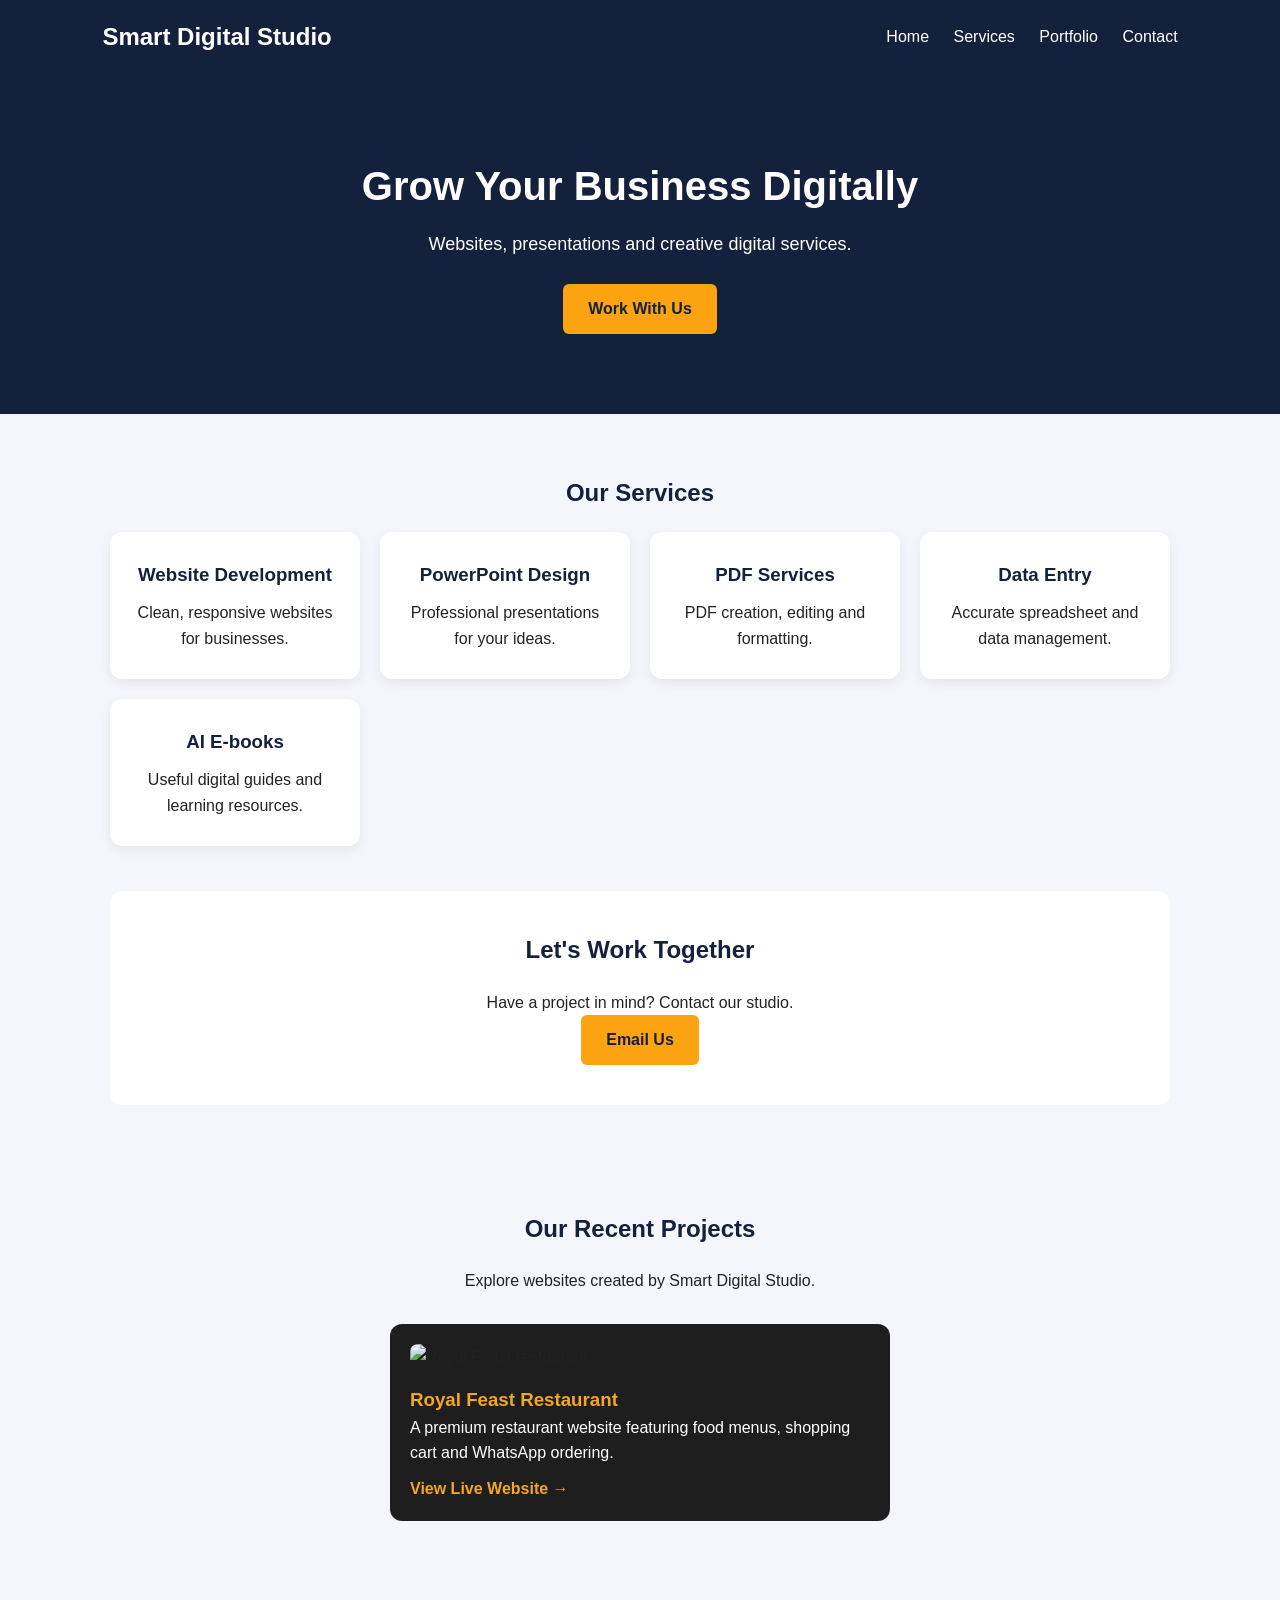
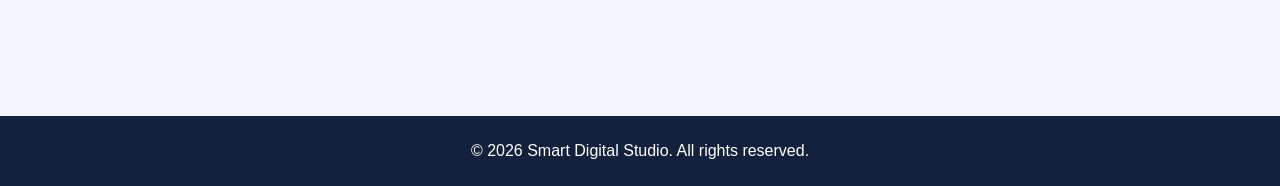
==== index.html @ c7303026 "Add files via upload" ====
<!DOCTYPE html>
<html lang="en">
<head>
    <meta charset="UTF-8">
    <meta name="viewport" content="width=device-width, initial-scale=1.0">
    <title>Smart Digital Studio</title>
    <link rel="stylesheet" href="style.css">
</head>

<body>

    <nav class="navbar">
        <h2 class="logo">Smart Digital Studio</h2>

        <div class="nav-links">
            <a href="#home">Home</a>
            <a href="#services">Services</a>
            <a href="#portfolio">Portfolio</a>
            <a href="#contact">Contact</a>
        </div>
    </nav>

    <header id="home">
        <h1>Grow Your Business Digitally</h1>
        <p>Websites, presentations and creative digital services.</p>
        <a href="#contact" class="hero-button">Work With Us</a>
    </header>

    <main>

        <section id="services">
            <h2>Our Services</h2>

            <div class="service-container">

                <div class="service-card">
                    <h3>Website Development</h3>
                    <p>Clean, responsive websites for businesses.</p>
                </div>

                <div class="service-card">
                    <h3>PowerPoint Design</h3>
                    <p>Professional presentations for your ideas.</p>
                </div>

                <div class="service-card">
                    <h3>PDF Services</h3>
                    <p>PDF creation, editing and formatting.</p>
                </div>

                <div class="service-card">
                    <h3>Data Entry</h3>
                    <p>Accurate spreadsheet and data management.</p>
                </div>

                <div class="service-card">
                    <h3>AI E-books</h3>
                    <p>Useful digital guides and learning resources.</p>
                </div>

            </div>
        </section>

        <section id="contact">
            <h2>Let's Work Together</h2>
            <p>Have a project in mind? Contact our studio.</p>

            <a href="mailto:thirukachiofficial@gmail.com"
               class="contact-button">
               Email Us
            </a>
        </section>

<section id="portfolio" class="portfolio-section">
    <h2>Our Recent Projects</h2>
    <p>Explore websites created by Smart Digital Studio.</p>

    <div class="portfolio-card">
        <img
            src="https://images.unsplash.com/photo-1517248135467-4c7edcad34c4?w=800"
            alt="Royal Feast restaurant"
        >

        <h3>Royal Feast Restaurant</h3>

        <p>
            A premium restaurant website featuring food menus,
            shopping cart and WhatsApp ordering.
        </p>

        <a
            href="https://thirukachisofficial.github.io/restaurant-website/"
            target="_blank"
        >
            View Live Website →
        </a>
    </div>
</section>

    </main>

    <footer>
        <p>© 2026 Smart Digital Studio. All rights reserved.</p>
    </footer>

</body>
</html>
---- style.css ----
* {
    margin: 0;
    padding: 0;
    box-sizing: border-box;
}

body {
    font-family: Arial, sans-serif;
    background: #f4f6fb;
    color: #222;
    line-height: 1.6;
}

/* Navigation */

.navbar {
    background: #14213d;
    color: white;
    padding: 18px 8%;
    display: flex;
    justify-content: space-between;
    align-items: center;
    flex-wrap: wrap;
    gap: 15px;
}

.logo {
    color: white;
}

.nav-links a {
    color: white;
    text-decoration: none;
    margin-left: 20px;
}

.nav-links a:hover {
    color: #fca311;
}

/* Hero section */

header {
    background: #14213d;
    color: white;
    text-align: center;
    padding: 80px 20px;
}

header h1 {
    font-size: 40px;
    margin-bottom: 12px;
}

header p {
    font-size: 18px;
    margin-bottom: 25px;
}

.hero-button,
.contact-button {
    display: inline-block;
    background: #fca311;
    color: #14213d;
    padding: 12px 25px;
    border-radius: 6px;
    text-decoration: none;
    font-weight: bold;
}

.hero-button:hover,
.contact-button:hover {
    background: #ffbd4a;
}

/* Main content */

main {
    max-width: 1100px;
    margin: 40px auto;
    padding: 20px;
}

section {
    margin-bottom: 45px;
    text-align: center;
}

section h2 {
    color: #14213d;
    margin-bottom: 20px;
}

/* Service cards */

.service-container {
    display: grid;
    grid-template-columns:
        repeat(auto-fit, minmax(220px, 1fr));
    gap: 20px;
}

.service-card {
    background: white;
    padding: 28px 20px;
    border-radius: 12px;
    box-shadow: 0 4px 12px rgba(0,0,0,0.07);
    transition: transform 0.2s;
}

.service-card:hover {
    transform: translateY(-5px);
}

.service-card h3 {
    color: #14213d;
    margin-bottom: 10px;
}

/* Contact */

#contact {
    background: white;
    padding: 40px 20px;
    border-radius: 12px;
}

/* Footer */

footer {
    background: #14213d;
    color: white;
    text-align: center;
    padding: 22px;
}

/* Responsive design for tablets and phones */

@media screen and (max-width: 768px) {

    .navbar {
        flex-direction: column;
        text-align: center;
        padding: 20px;
    }

    .nav-links {
        display: flex;
        flex-wrap: wrap;
        justify-content: center;
        gap: 15px;
    }

    .nav-links a {
        margin-left: 0;
    }

    header {
        padding: 55px 18px;
    }

    header h1 {
        font-size: 30px;
    }

    header p {
        font-size: 16px;
    }

    main {
        margin: 20px auto;
        padding: 15px;
    }

    .service-container {
        grid-template-columns: 1fr;
    }

    .service-card {
        padding: 22px;
    }
}

/* Extra-small phones */

@media screen and (max-width: 400px) {

    header h1 {
        font-size: 25px;
    }

    .logo {
        font-size: 20px;
    }

    .nav-links {
        font-size: 14px;
    }

}
.portfolio-section {
    padding: 60px 20px;
    text-align: center;
}

.portfolio-card {
    max-width: 500px;
    margin: 30px auto;
    padding: 20px;
    background: #1e1e1e;
    border-radius: 12px;
    text-align: left;
}

.portfolio-card img {
    width: 100%;
    height: 250px;
    object-fit: cover;
    border-radius: 8px;
}

.portfolio-card h3 {
    color: #f5a623;
    margin-top: 15px;
}

.portfolio-card p {
    color: white;
    line-height: 1.6;
}

.portfolio-card a {
    display: inline-block;
    margin-top: 10px;
    color: #f5a623;
    text-decoration: none;
    font-weight: bold;
}
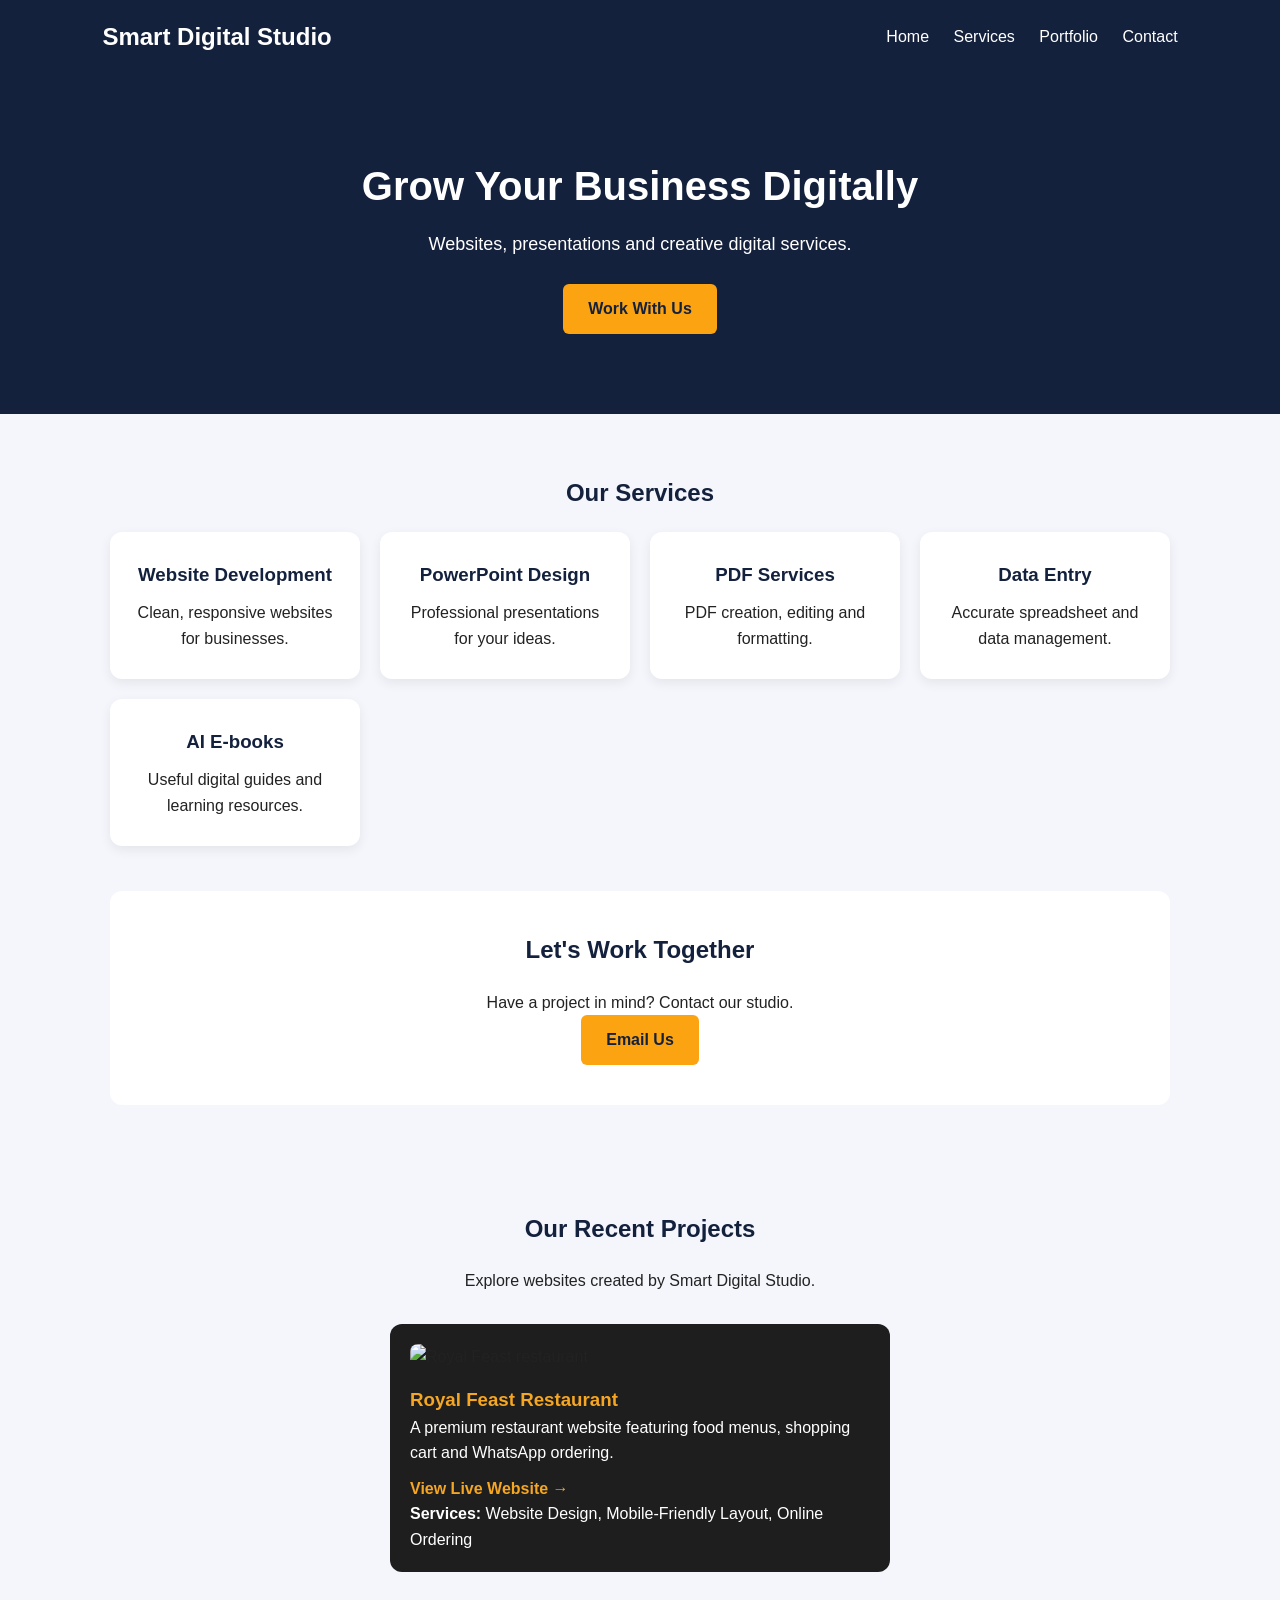
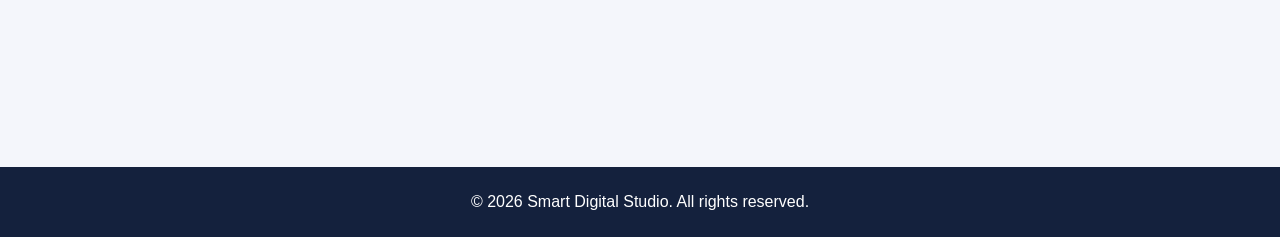
==== commit d113af3b: "Add files via upload" ====
--- a/index.html
+++ b/index.html
@@ -95,6 +95,7 @@
         >
             View Live Website →
         </a>
+        <p><strong>Services:</strong> Website Design, Mobile-Friendly Layout, Online Ordering</p>
     </div>
 </section>
 
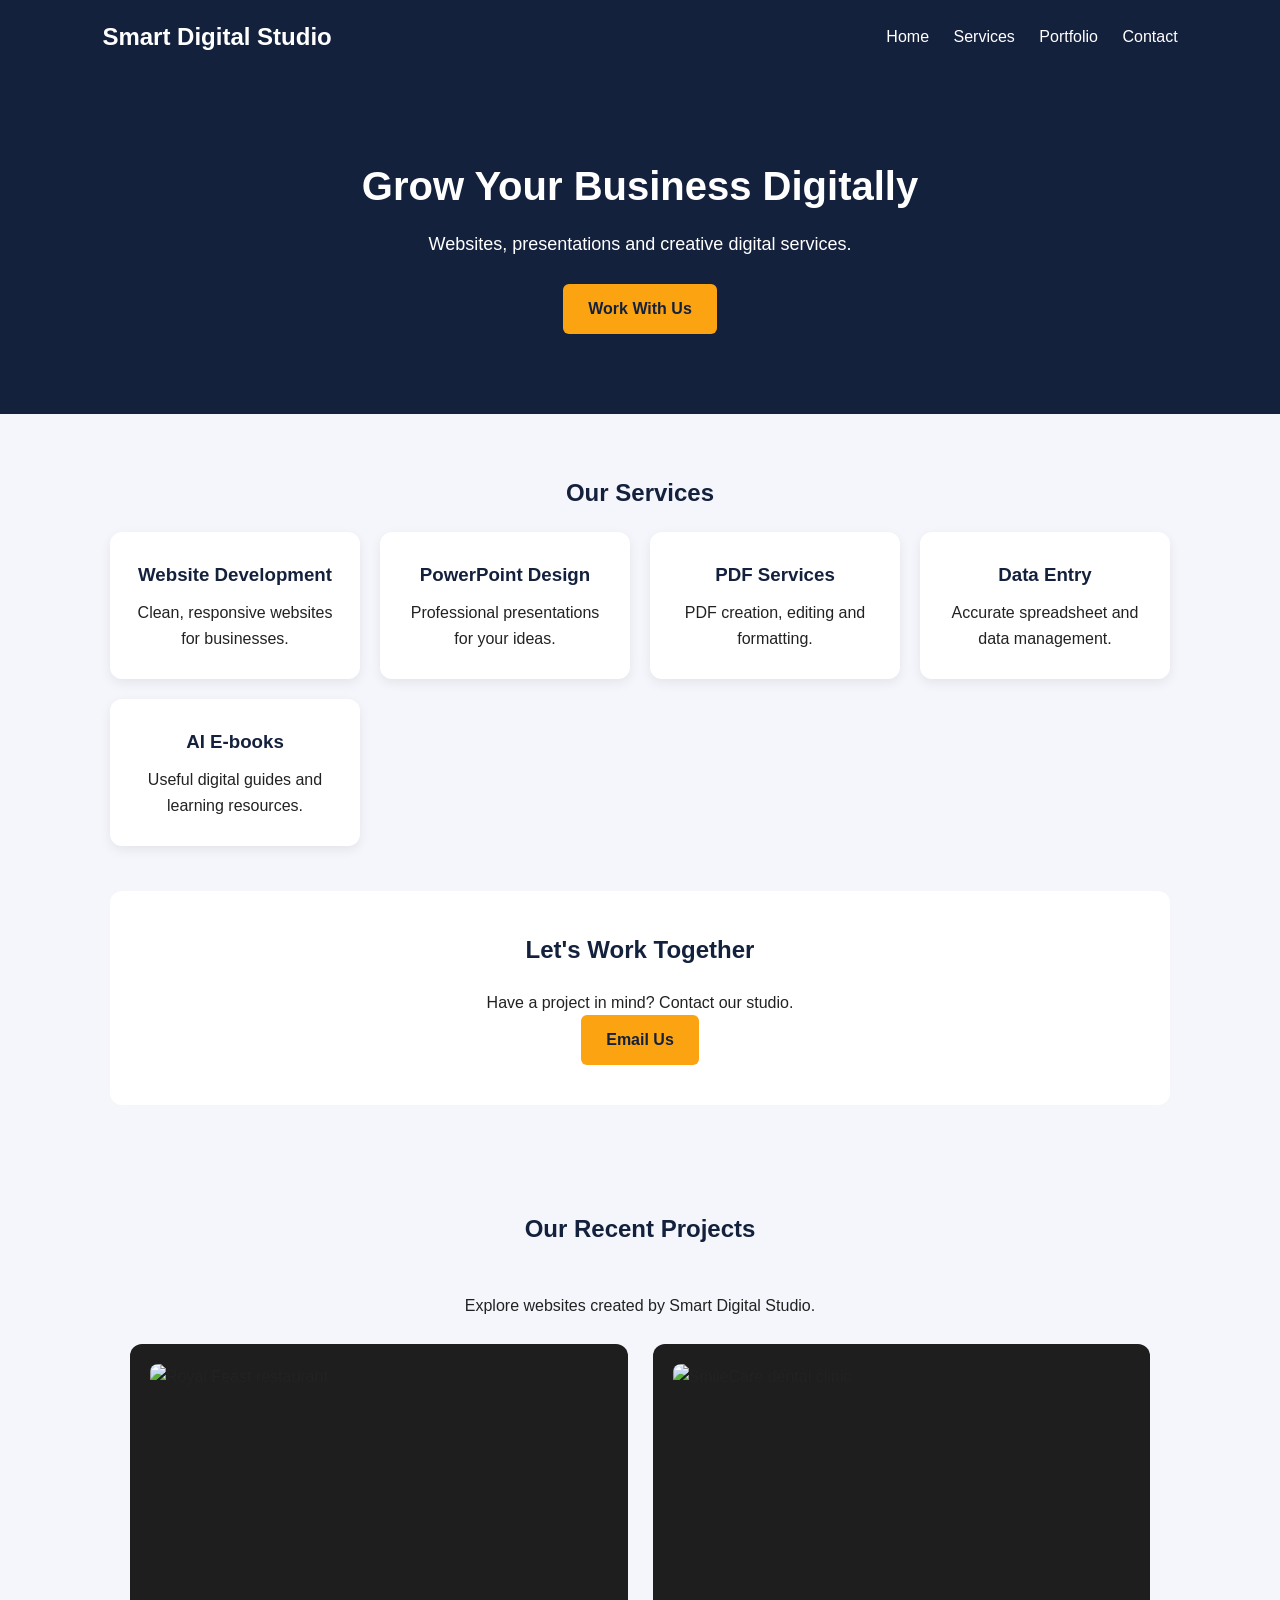
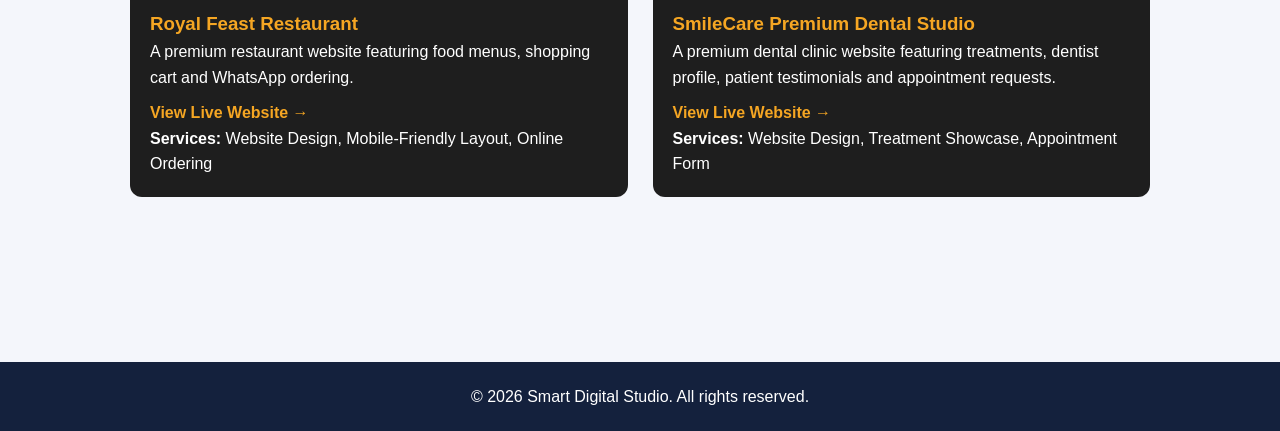
==== commit 89fbb93c: "Add files via upload" ====
--- a/index.html
+++ b/index.html
@@ -72,10 +72,12 @@
             </a>
         </section>
 
+
 <section id="portfolio" class="portfolio-section">
     <h2>Our Recent Projects</h2>
     <p>Explore websites created by Smart Digital Studio.</p>
 
+    <!-- Project 1: Restaurant -->
     <div class="portfolio-card">
         <img
             src="https://images.unsplash.com/photo-1517248135467-4c7edcad34c4?w=800"
@@ -95,9 +97,35 @@
         >
             View Live Website →
         </a>
+
         <p><strong>Services:</strong> Website Design, Mobile-Friendly Layout, Online Ordering</p>
     </div>
+
+    <!-- Project 2: Dental Clinic -->
+    <div class="portfolio-card">
+        <img
+            src="https://images.unsplash.com/photo-1606811971618-4486d14f3f99?w=800"
+            alt="SmileCare dental clinic"
+        >
+
+        <h3>SmileCare Premium Dental Studio</h3>
+
+        <p>
+            A premium dental clinic website featuring treatments,
+            dentist profile, patient testimonials and appointment requests.
+        </p>
+
+        <a
+            href="https://thirukachisofficial.github.io/smilecare-dental-website/"
+            target="_blank"
+        >
+            View Live Website →
+        </a>
+
+        <p><strong>Services:</strong> Website Design, Treatment Showcase, Appointment Form</p>
+    </div>
 </section>
+
 
     </main>
 
--- a/style.css
+++ b/style.css
@@ -96,8 +96,7 @@
 
 .service-container {
     display: grid;
-    grid-template-columns:
-        repeat(auto-fit, minmax(220px, 1fr));
+    grid-template-columns: repeat(auto-fit, minmax(220px, 1fr));
     gap: 20px;
 }
 
@@ -118,104 +117,40 @@
     margin-bottom: 10px;
 }
 
-/* Contact */
-
-#contact {
-    background: white;
-    padding: 40px 20px;
-    border-radius: 12px;
-}
-
-/* Footer */
-
-footer {
-    background: #14213d;
-    color: white;
-    text-align: center;
-    padding: 22px;
-}
-
-/* Responsive design for tablets and phones */
-
-@media screen and (max-width: 768px) {
-
-    .navbar {
-        flex-direction: column;
-        text-align: center;
-        padding: 20px;
-    }
-
-    .nav-links {
-        display: flex;
-        flex-wrap: wrap;
-        justify-content: center;
-        gap: 15px;
-    }
-
-    .nav-links a {
-        margin-left: 0;
-    }
-
-    header {
-        padding: 55px 18px;
-    }
-
-    header h1 {
-        font-size: 30px;
-    }
-
-    header p {
-        font-size: 16px;
-    }
-
-    main {
-        margin: 20px auto;
-        padding: 15px;
-    }
-
-    .service-container {
-        grid-template-columns: 1fr;
-    }
-
-    .service-card {
-        padding: 22px;
-    }
-}
-
-/* Extra-small phones */
-
-@media screen and (max-width: 400px) {
-
-    header h1 {
-        font-size: 25px;
-    }
-
-    .logo {
-        font-size: 20px;
-    }
-
-    .nav-links {
-        font-size: 14px;
-    }
-
-}
+/* Portfolio section */
+
 .portfolio-section {
+    display: grid;
+    grid-template-columns: repeat(2, minmax(0, 1fr));
+    gap: 25px;
     padding: 60px 20px;
     text-align: center;
 }
 
+/* Portfolio heading */
+
+.portfolio-section > h2,
+.portfolio-section > p {
+    grid-column: 1 / -1;
+}
+
+/* Portfolio project cards */
+
 .portfolio-card {
-    max-width: 500px;
-    margin: 30px auto;
+    width: 100%;
+    max-width: none;
+    margin: 0;
     padding: 20px;
     background: #1e1e1e;
     border-radius: 12px;
     text-align: left;
+    overflow: hidden;
 }
 
 .portfolio-card img {
+    display: block;
     width: 100%;
-    height: 250px;
+    height: 230px;
     object-fit: cover;
     border-radius: 8px;
 }
@@ -236,4 +171,101 @@
     color: #f5a623;
     text-decoration: none;
     font-weight: bold;
-}+}
+
+.portfolio-card a:hover {
+    color: #ffbd4a;
+}
+
+/* Contact */
+
+#contact {
+    background: white;
+    padding: 40px 20px;
+    border-radius: 12px;
+}
+
+/* Footer */
+
+footer {
+    background: #14213d;
+    color: white;
+    text-align: center;
+    padding: 22px;
+}
+
+/* Tablet and mobile responsive design */
+
+@media screen and (max-width: 768px) {
+
+    .navbar {
+        flex-direction: column;
+        text-align: center;
+        padding: 20px;
+    }
+
+    .nav-links {
+        display: flex;
+        flex-wrap: wrap;
+        justify-content: center;
+        gap: 15px;
+    }
+
+    .nav-links a {
+        margin-left: 0;
+    }
+
+    header {
+        padding: 55px 18px;
+    }
+
+    header h1 {
+        font-size: 30px;
+    }
+
+    header p {
+        font-size: 16px;
+    }
+
+    main {
+        margin: 20px auto;
+        padding: 15px;
+    }
+
+    .service-container {
+        grid-template-columns: 1fr;
+    }
+
+    .service-card {
+        padding: 22px;
+    }
+
+    .portfolio-section {
+        grid-template-columns: 1fr;
+    }
+
+    .portfolio-card {
+        width: 100%;
+    }
+}
+
+/* Extra-small phones */
+
+@media screen and (max-width: 400px) {
+
+    header h1 {
+        font-size: 25px;
+    }
+
+    .logo {
+        font-size: 20px;
+    }
+
+    .nav-links {
+        font-size: 14px;
+    }
+
+    .portfolio-card img {
+        height: 190px;
+    }
+}
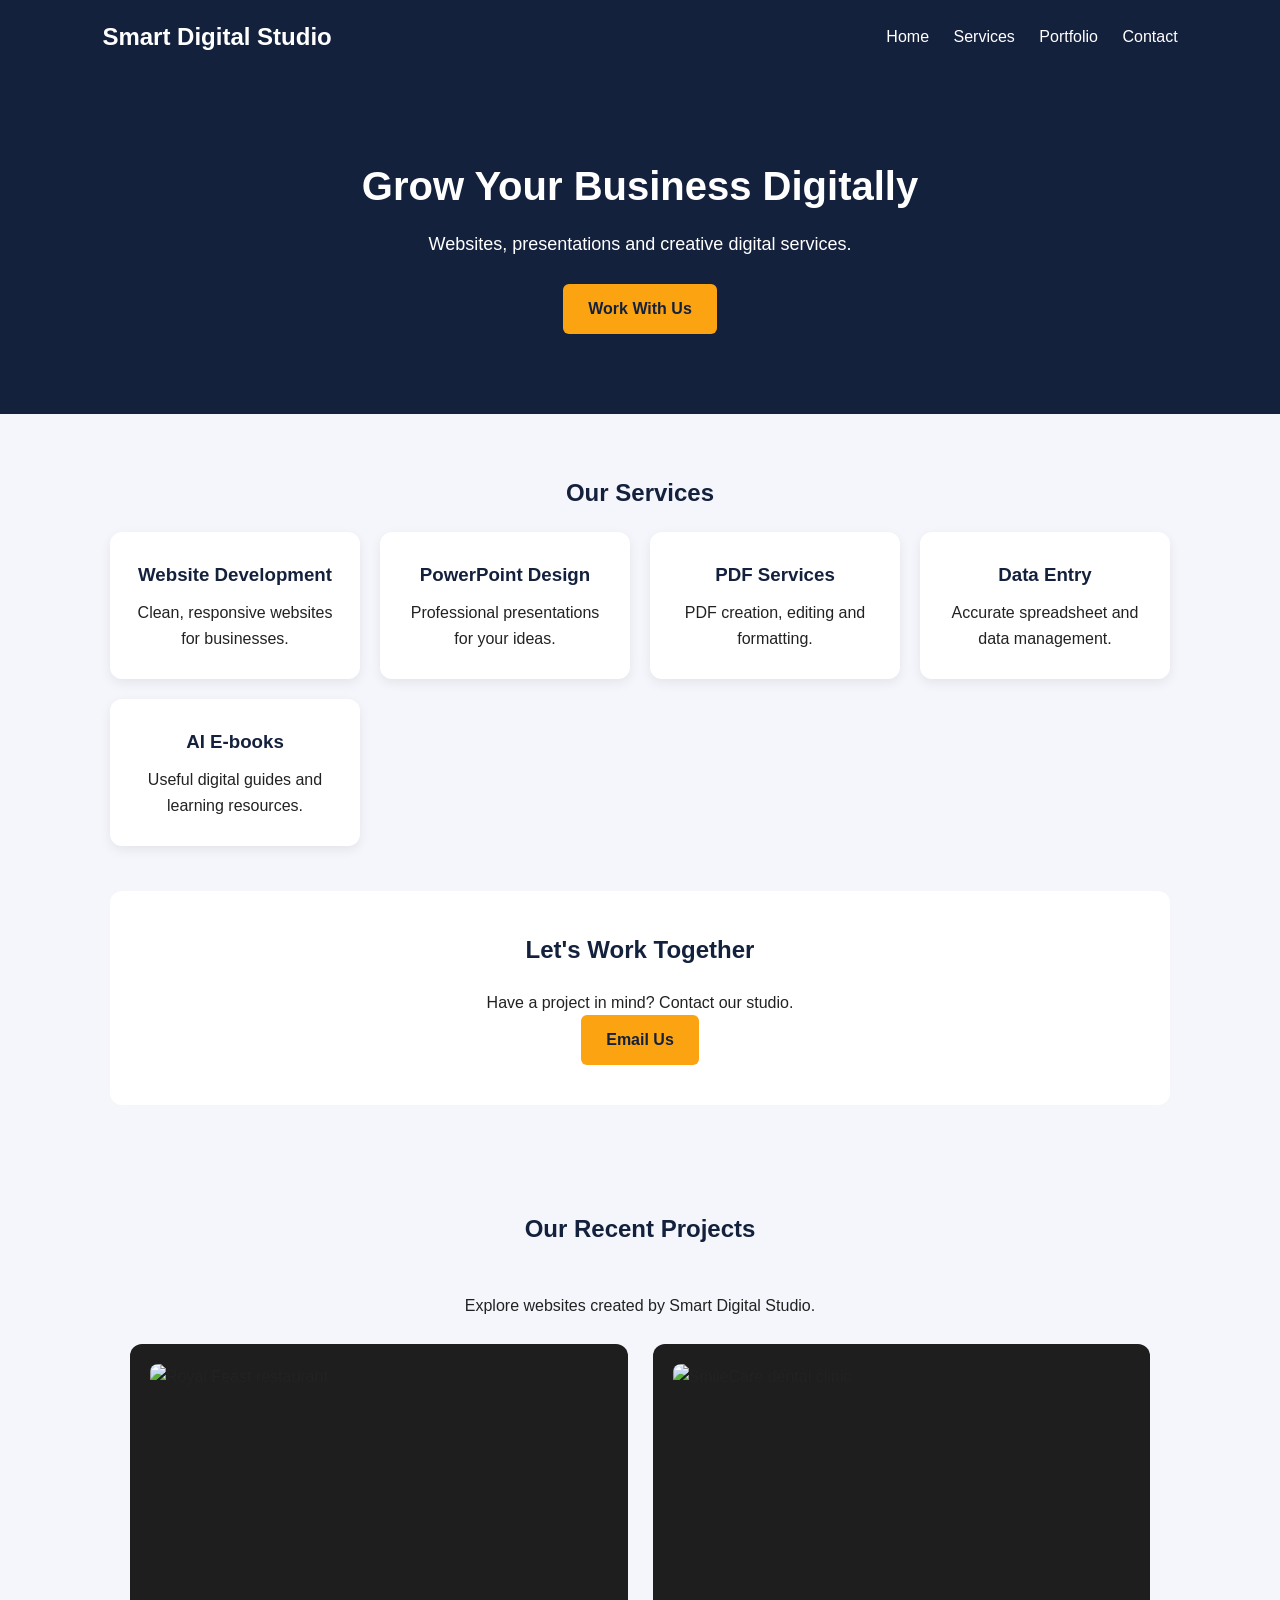
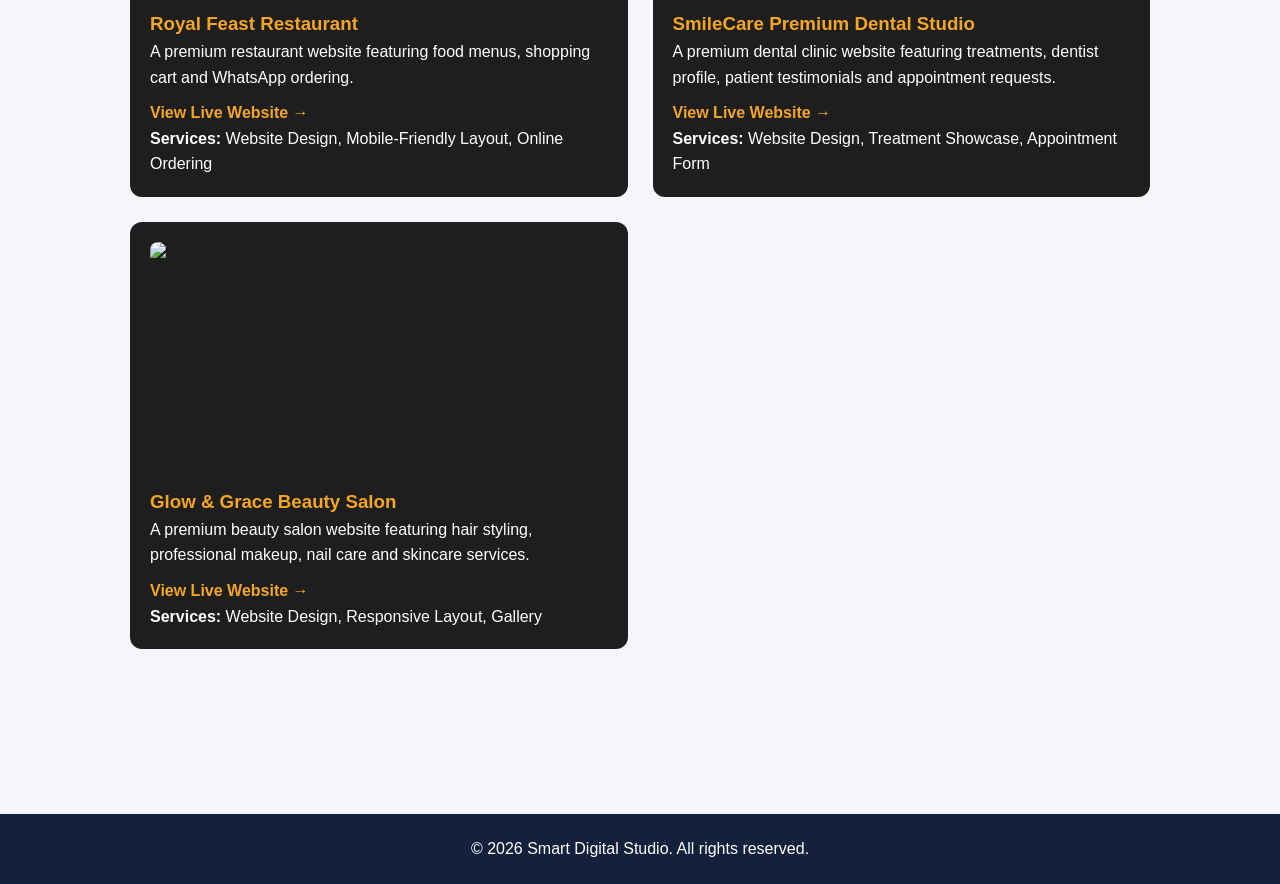
==== commit 34d84714: "Add files via upload" ====
--- a/index.html
+++ b/index.html
@@ -124,6 +124,15 @@
 
         <p><strong>Services:</strong> Website Design, Treatment Showcase, Appointment Form</p>
     </div>
+
+<div class="portfolio-card">
+    <img src="https://images.unsplash.com/photo-1560066984-138dadb4c035?w=800" alt="Glow and Grace beauty salon">
+    <h3>Glow & Grace Beauty Salon</h3>
+    <p>A premium beauty salon website featuring hair styling, professional makeup, nail care and skincare services.</p>
+    <a href="https://thirukachisofficial.github.io/beauty-salon-website/" target="_blank">View Live Website →</a>
+    <p><strong>Services:</strong> Website Design, Responsive Layout, Gallery</p>
+</div>
+
 </section>
 
 
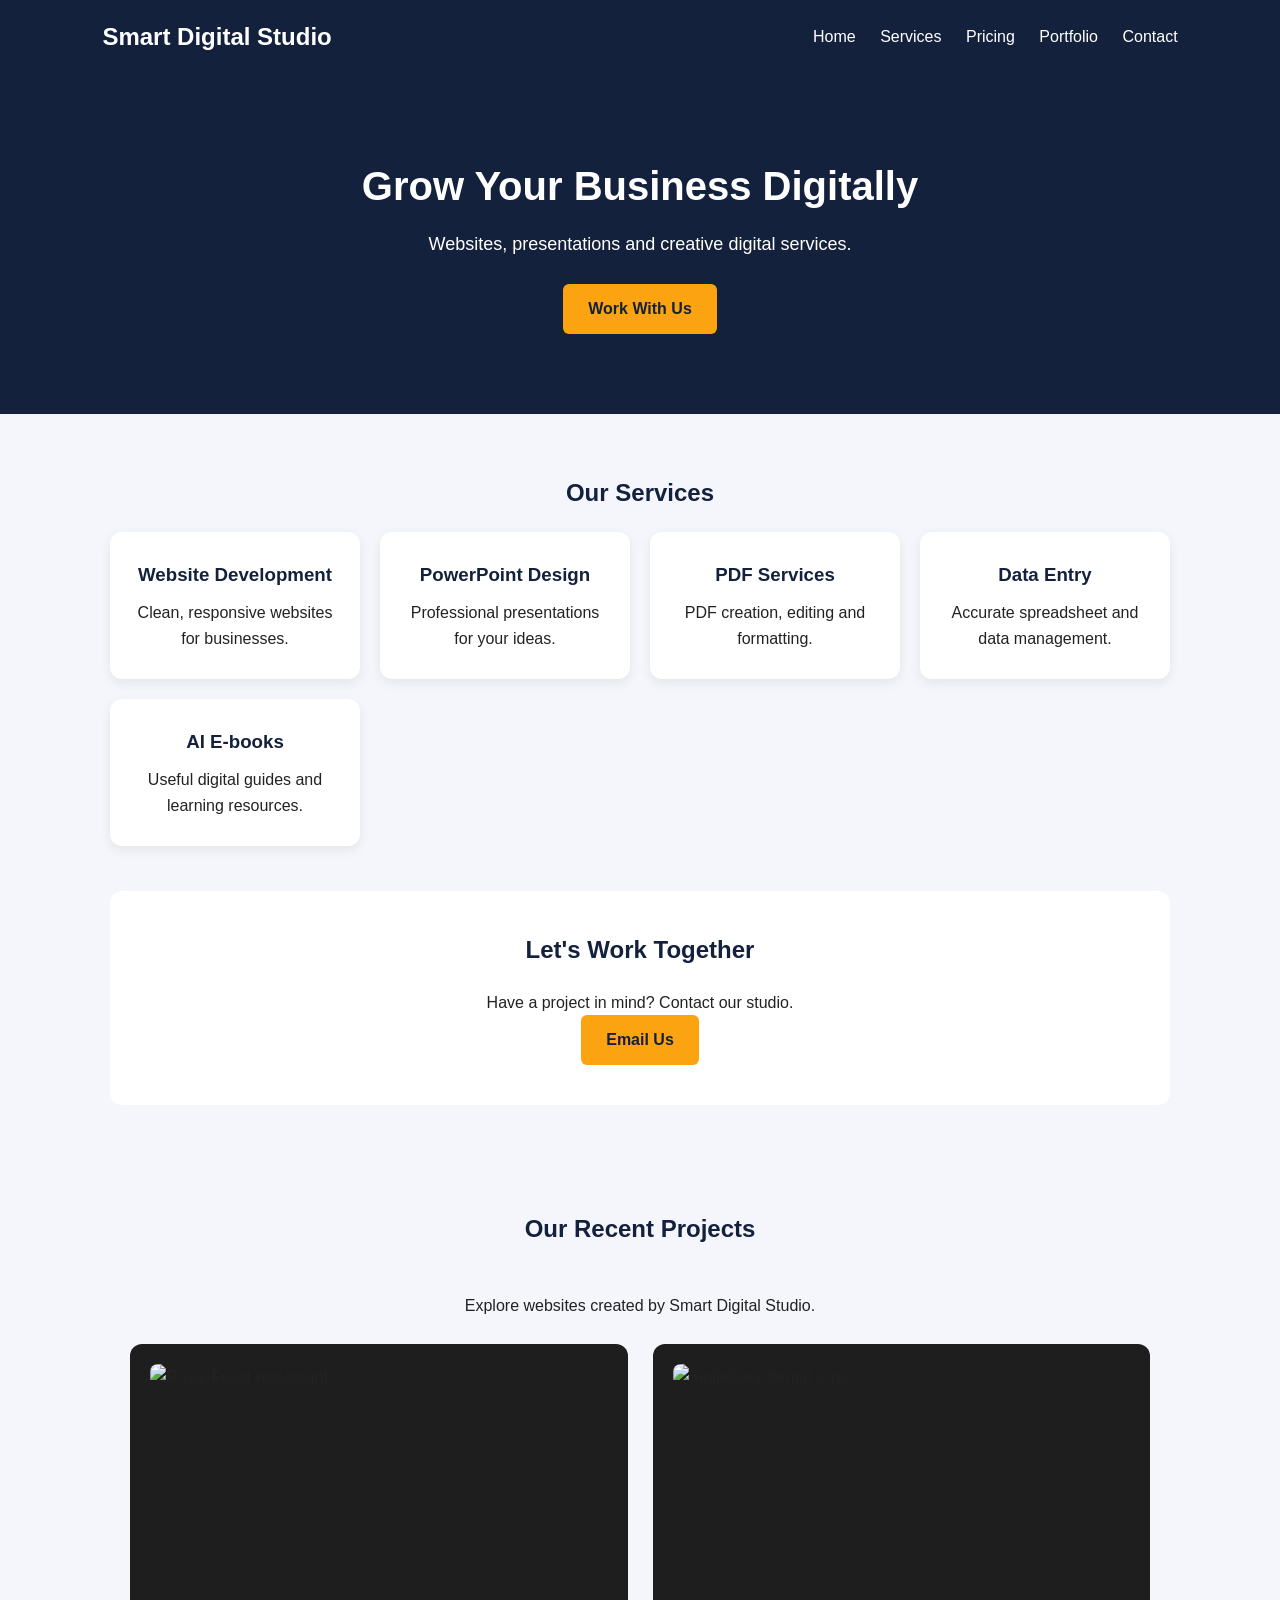
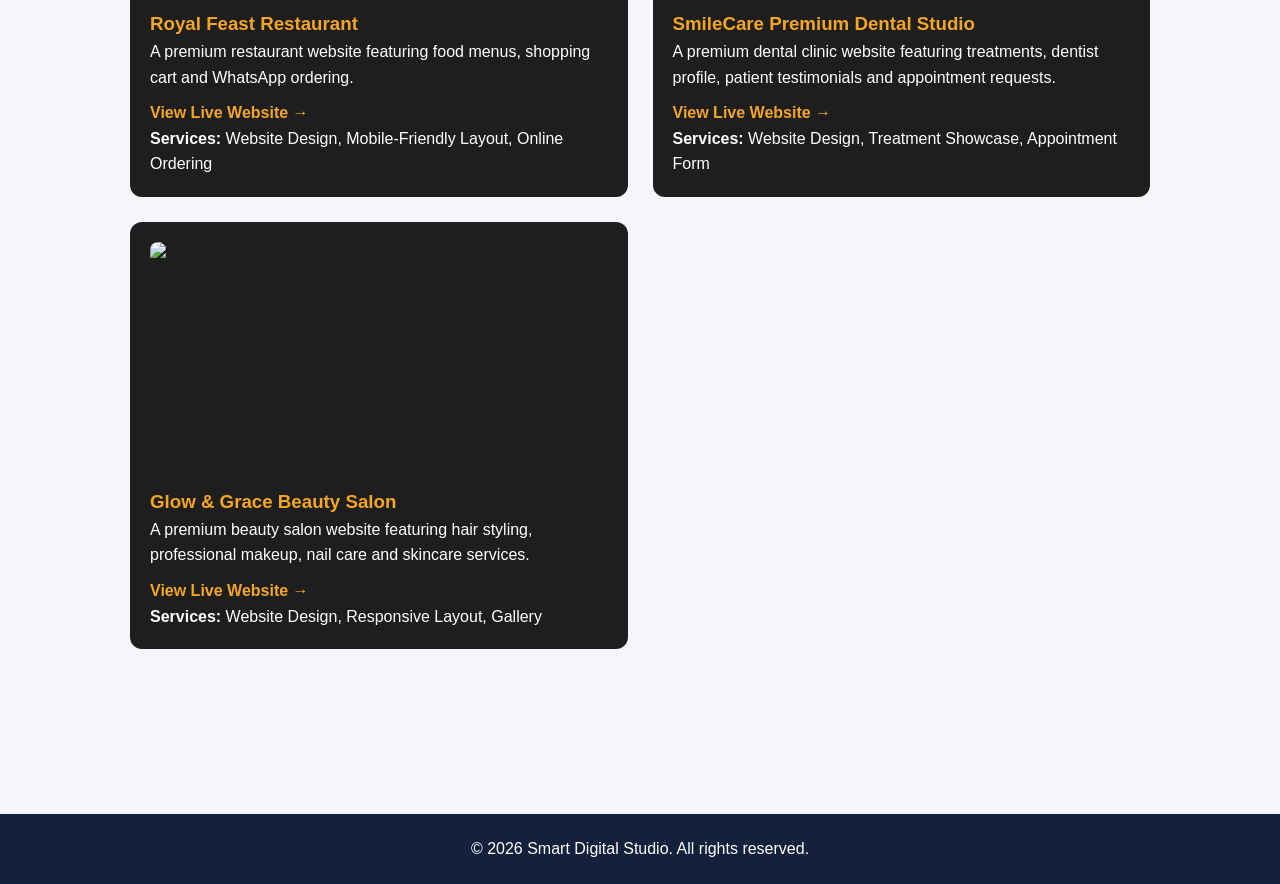
==== commit 82359c31: "Add files via upload" ====
--- a/index.html
+++ b/index.html
@@ -16,6 +16,7 @@
         <div class="nav-links">
             <a href="#home">Home</a>
             <a href="#services">Services</a>
+            <a href="pricing.html">Pricing</a>
             <a href="#portfolio">Portfolio</a>
             <a href="#contact">Contact</a>
         </div>
--- a/style.css
+++ b/style.css
@@ -269,3 +269,65 @@
         height: 190px;
     }
 }
+
+/* Pricing Page */
+
+.pricing-section {
+    padding: 80px 20px;
+    text-align: center;
+    background: #f4f6fb;
+}
+
+.pricing-section > h1 {
+    font-size: 38px;
+    color: #14213d;
+    margin-bottom: 10px;
+}
+
+.pricing-section > p {
+    color: #666;
+    margin-bottom: 35px;
+}
+
+.pricing-card {
+    max-width: 400px;
+    margin: 0 auto;
+    padding: 35px;
+    background: white;
+    border-radius: 15px;
+    box-shadow: 0 5px 25px rgba(0,0,0,0.1);
+}
+
+.pricing-card h2 {
+    color: #14213d;
+}
+
+.pricing-card h1 {
+    color: #e9a400;
+    font-size: 42px;
+    margin: 15px 0;
+}
+
+.pricing-card ul {
+    list-style: none;
+    padding: 0;
+    margin: 25px 0;
+}
+
+.pricing-card li {
+    padding: 10px;
+    border-bottom: 1px solid #eee;
+}
+
+.pricing-card a {
+    display: inline-block;
+    background: #14213d;
+    color: white;
+    padding: 13px 30px;
+    text-decoration: none;
+    border-radius: 6px;
+}
+
+.pricing-card a:hover {
+    background: #e9a400;
+}
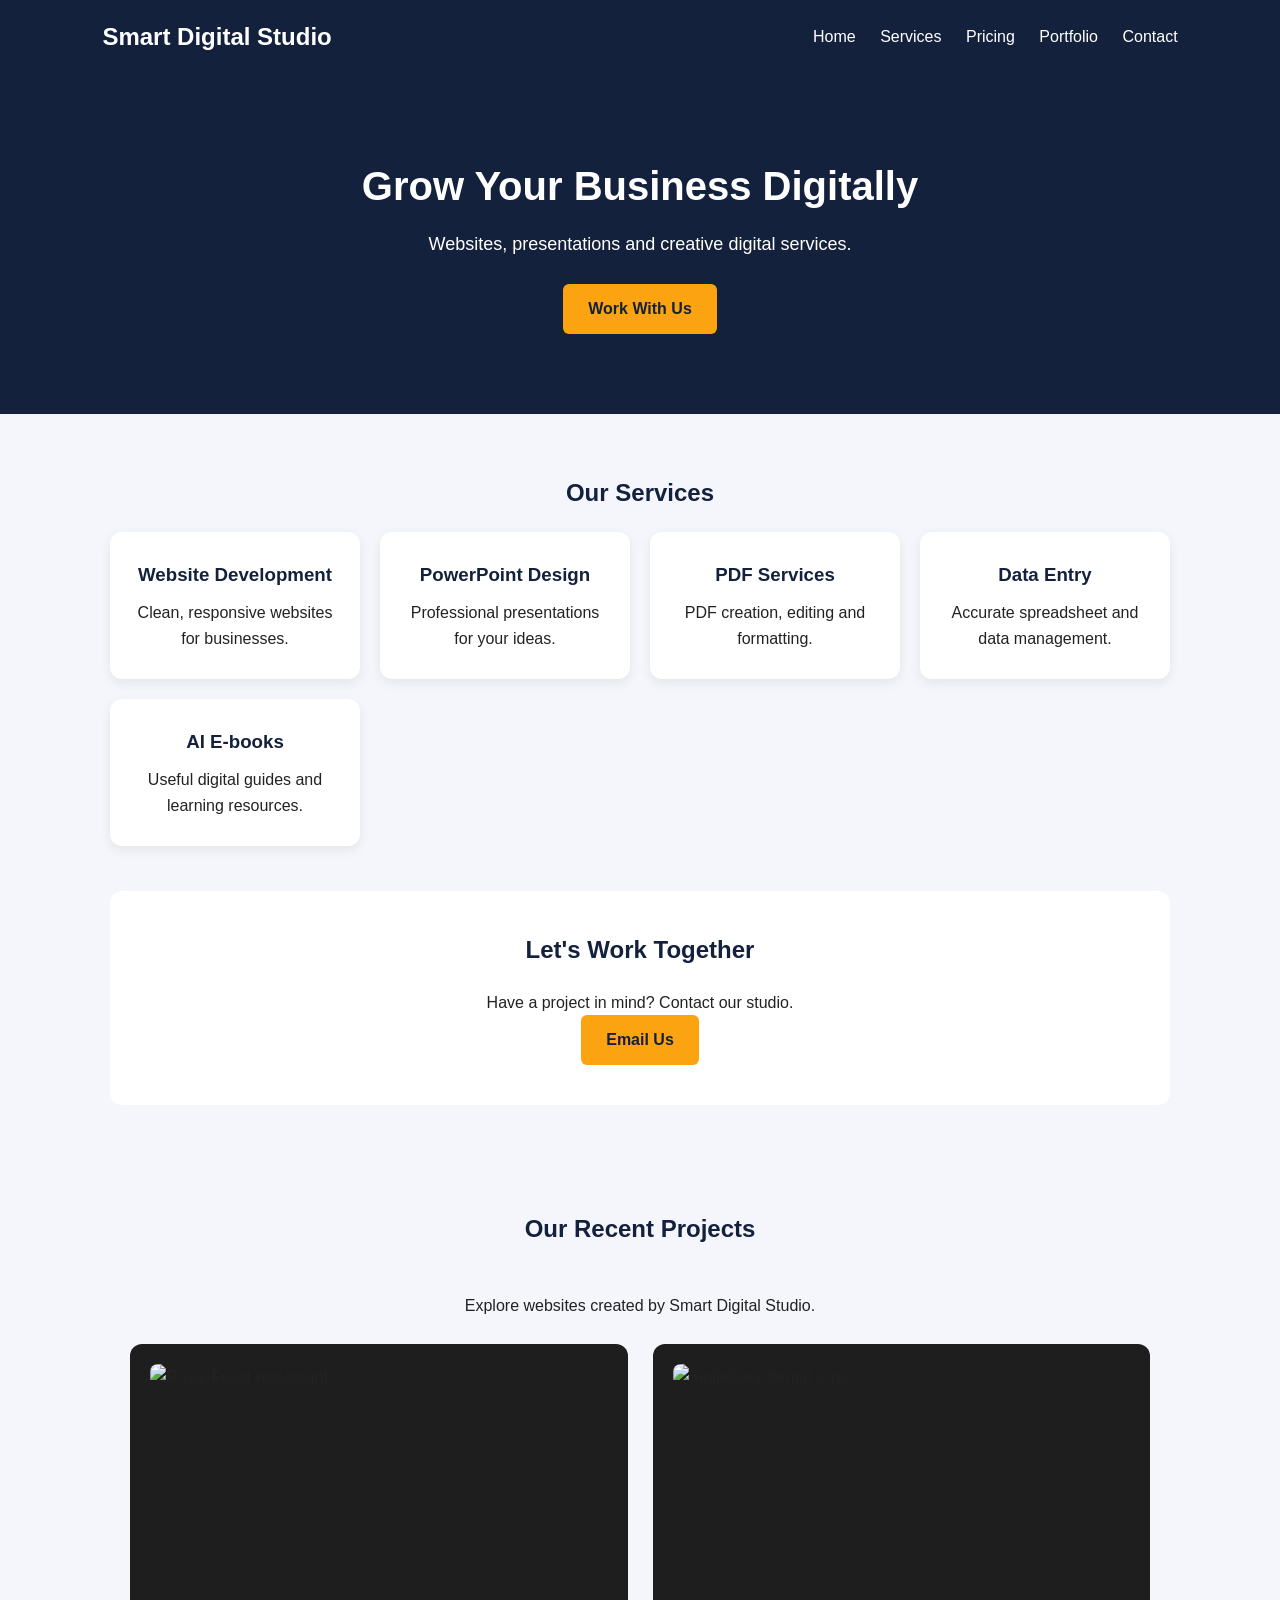
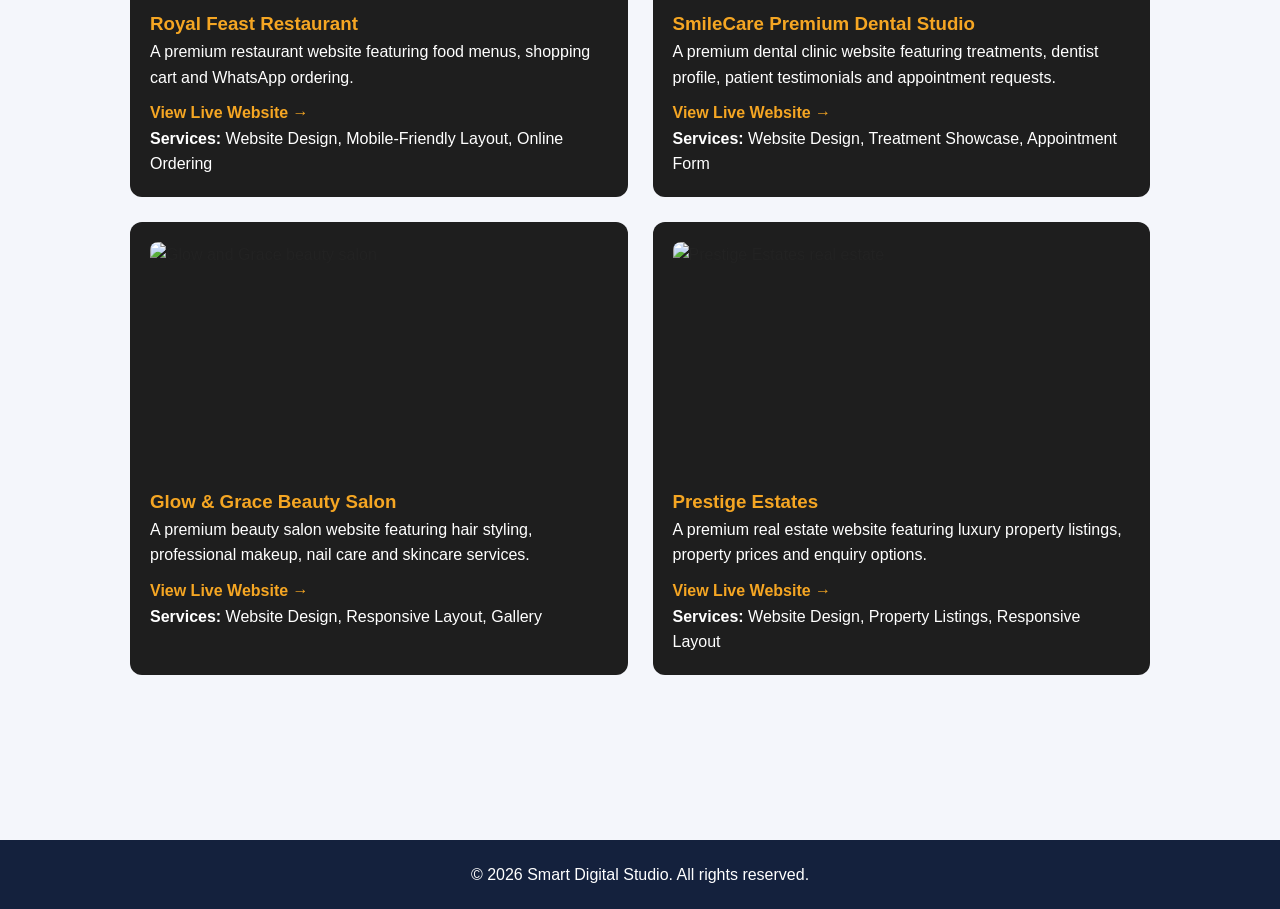
==== commit d3456f06: "Add files via upload" ====
--- a/index.html
+++ b/index.html
@@ -134,6 +134,15 @@
     <p><strong>Services:</strong> Website Design, Responsive Layout, Gallery</p>
 </div>
 
+<div class="portfolio-card">
+    <img src="https://images.unsplash.com/photo-1600596542815-ffad4c1539a9?w=800" alt="Prestige Estates real estate">
+    <h3>Prestige Estates</h3>
+    <p>A premium real estate website featuring luxury property listings, property prices and enquiry options.</p>
+    <a href="https://thirukachisofficial.github.io/real-estate-website/" target="_blank">View Live Website →</a>
+    <p><strong>Services:</strong> Website Design, Property Listings, Responsive Layout</p>
+</div>
+
+
 </section>
 
 
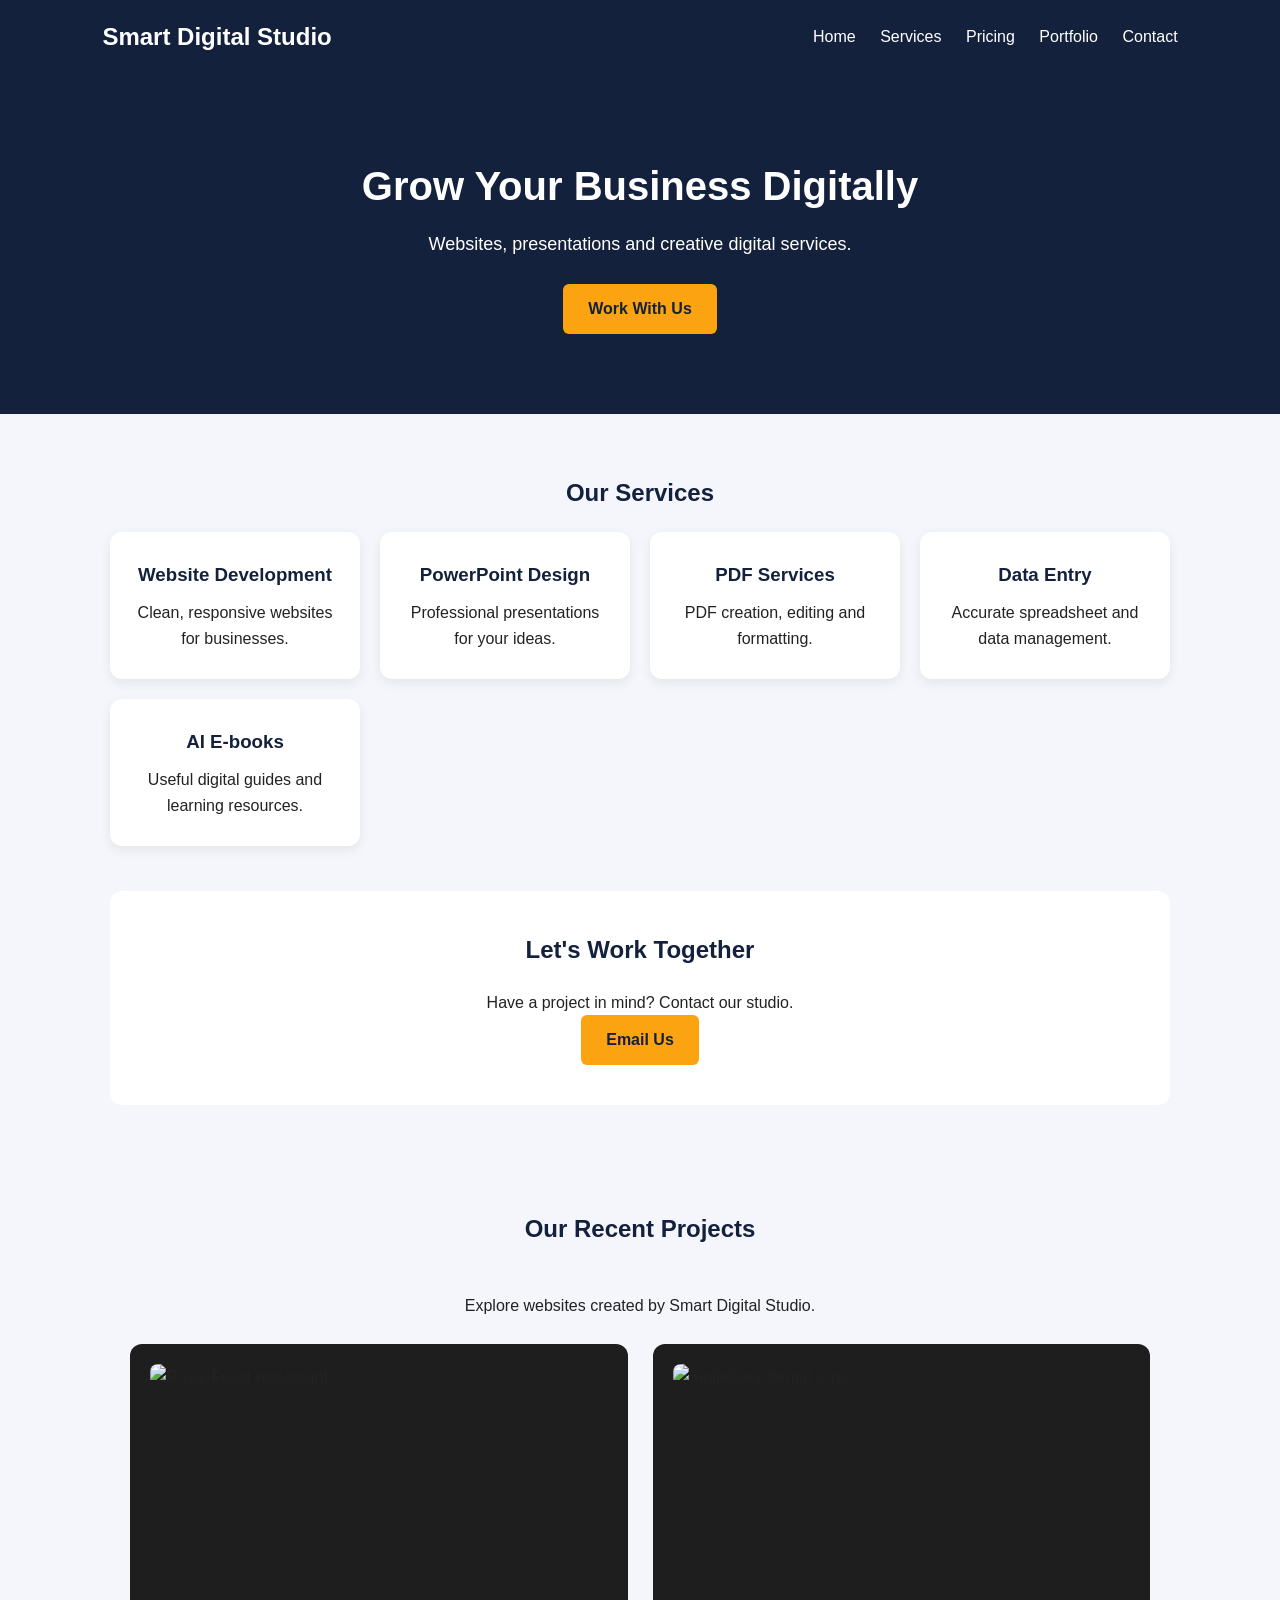
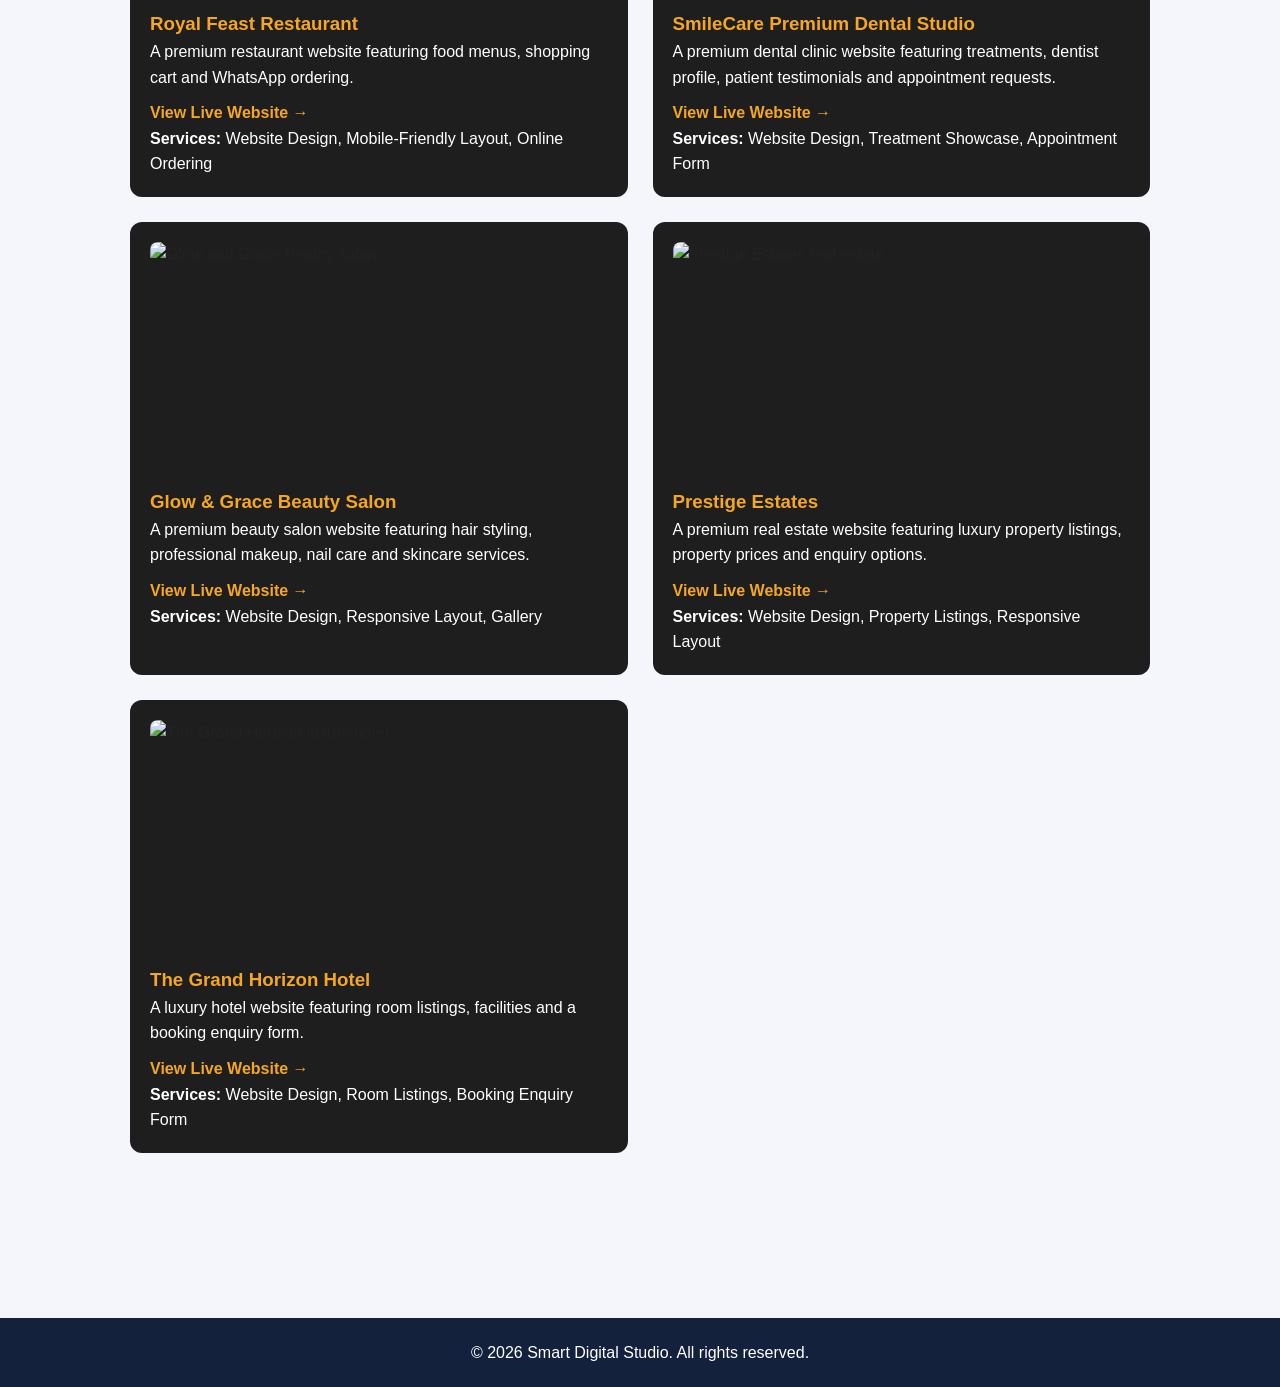
==== commit 792ee080: "Add files via upload" ====
--- a/index.html
+++ b/index.html
@@ -143,6 +143,14 @@
 </div>
 
 
+<div class="portfolio-card">
+    <img src="https://images.unsplash.com/photo-1571896349842-33c89424de2d?w=800" alt="The Grand Horizon luxury hotel">
+    <h3>The Grand Horizon Hotel</h3>
+    <p>A luxury hotel website featuring room listings, facilities and a booking enquiry form.</p>
+    <a href="https://thirukachisofficial.github.io/hotel-booking-website/" target="_blank">View Live Website →</a>
+    <p><strong>Services:</strong> Website Design, Room Listings, Booking Enquiry Form</p>
+</div>
+
 </section>
 
 
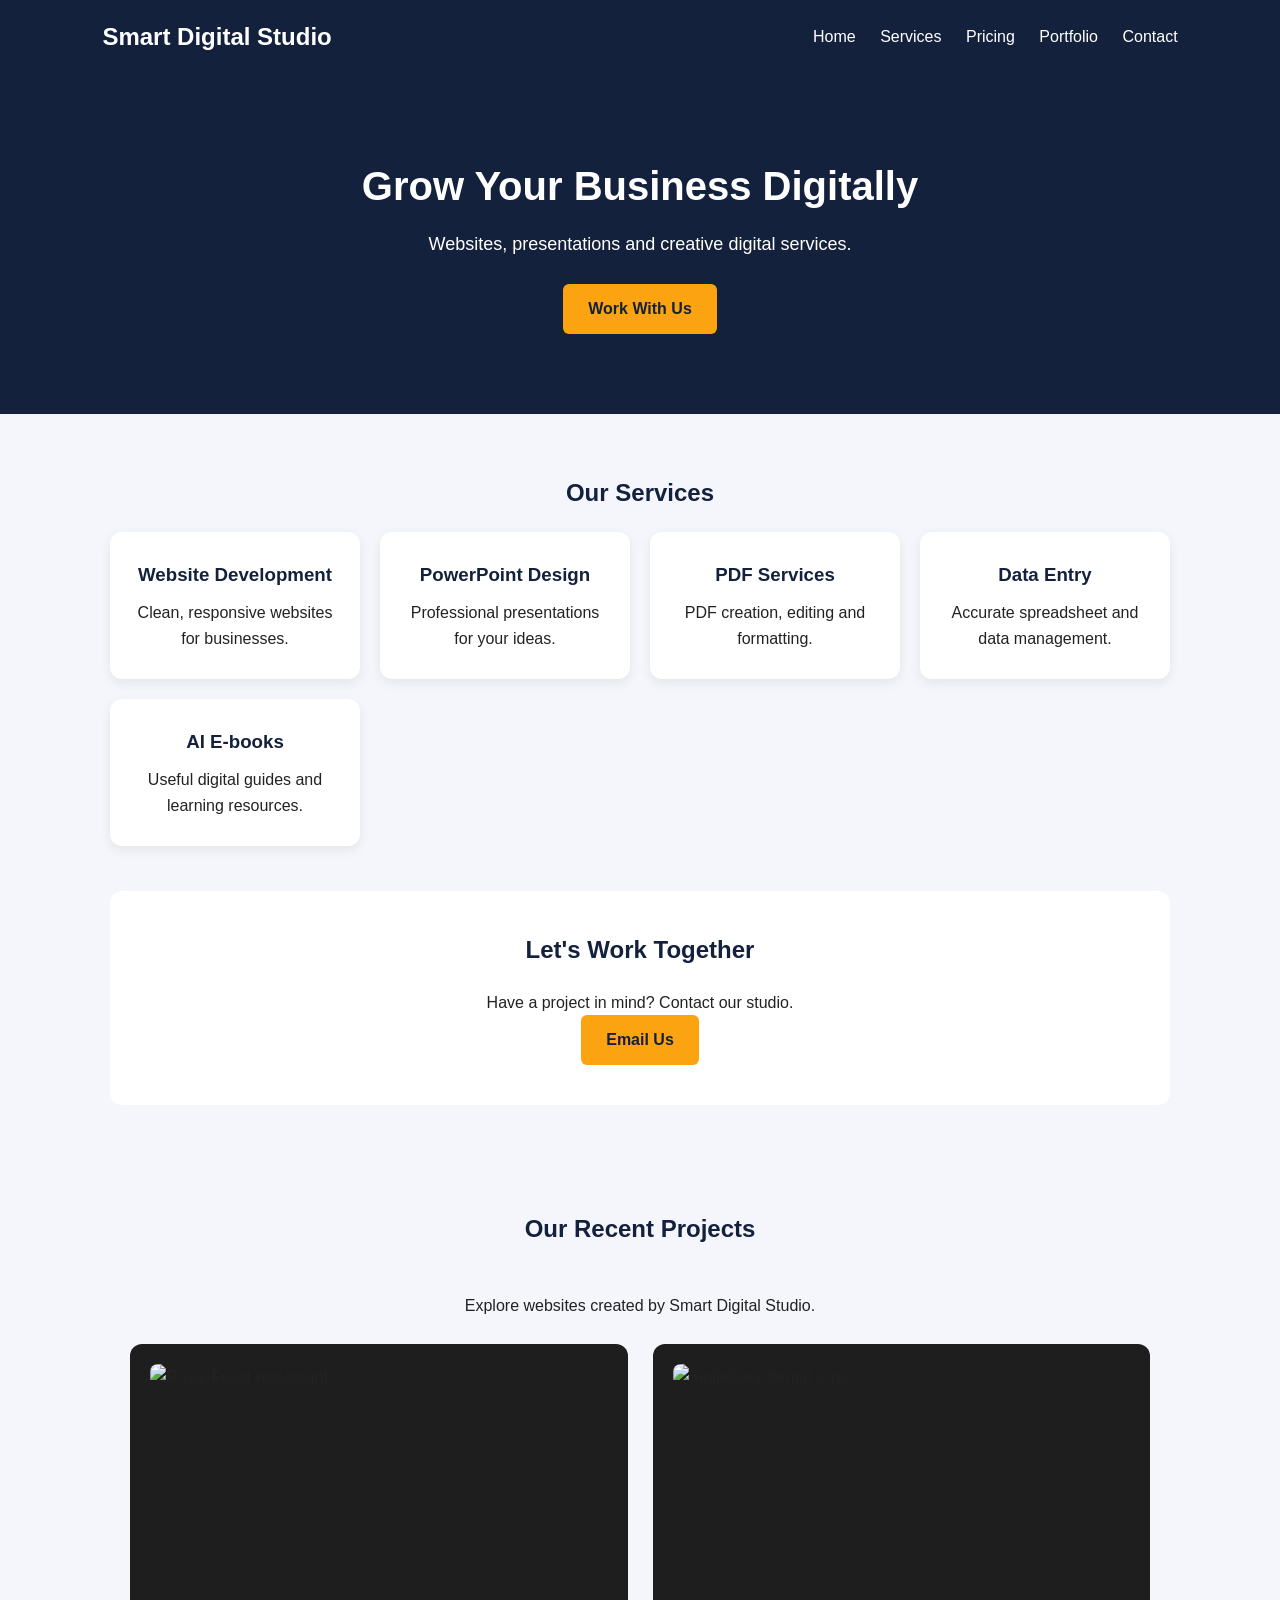
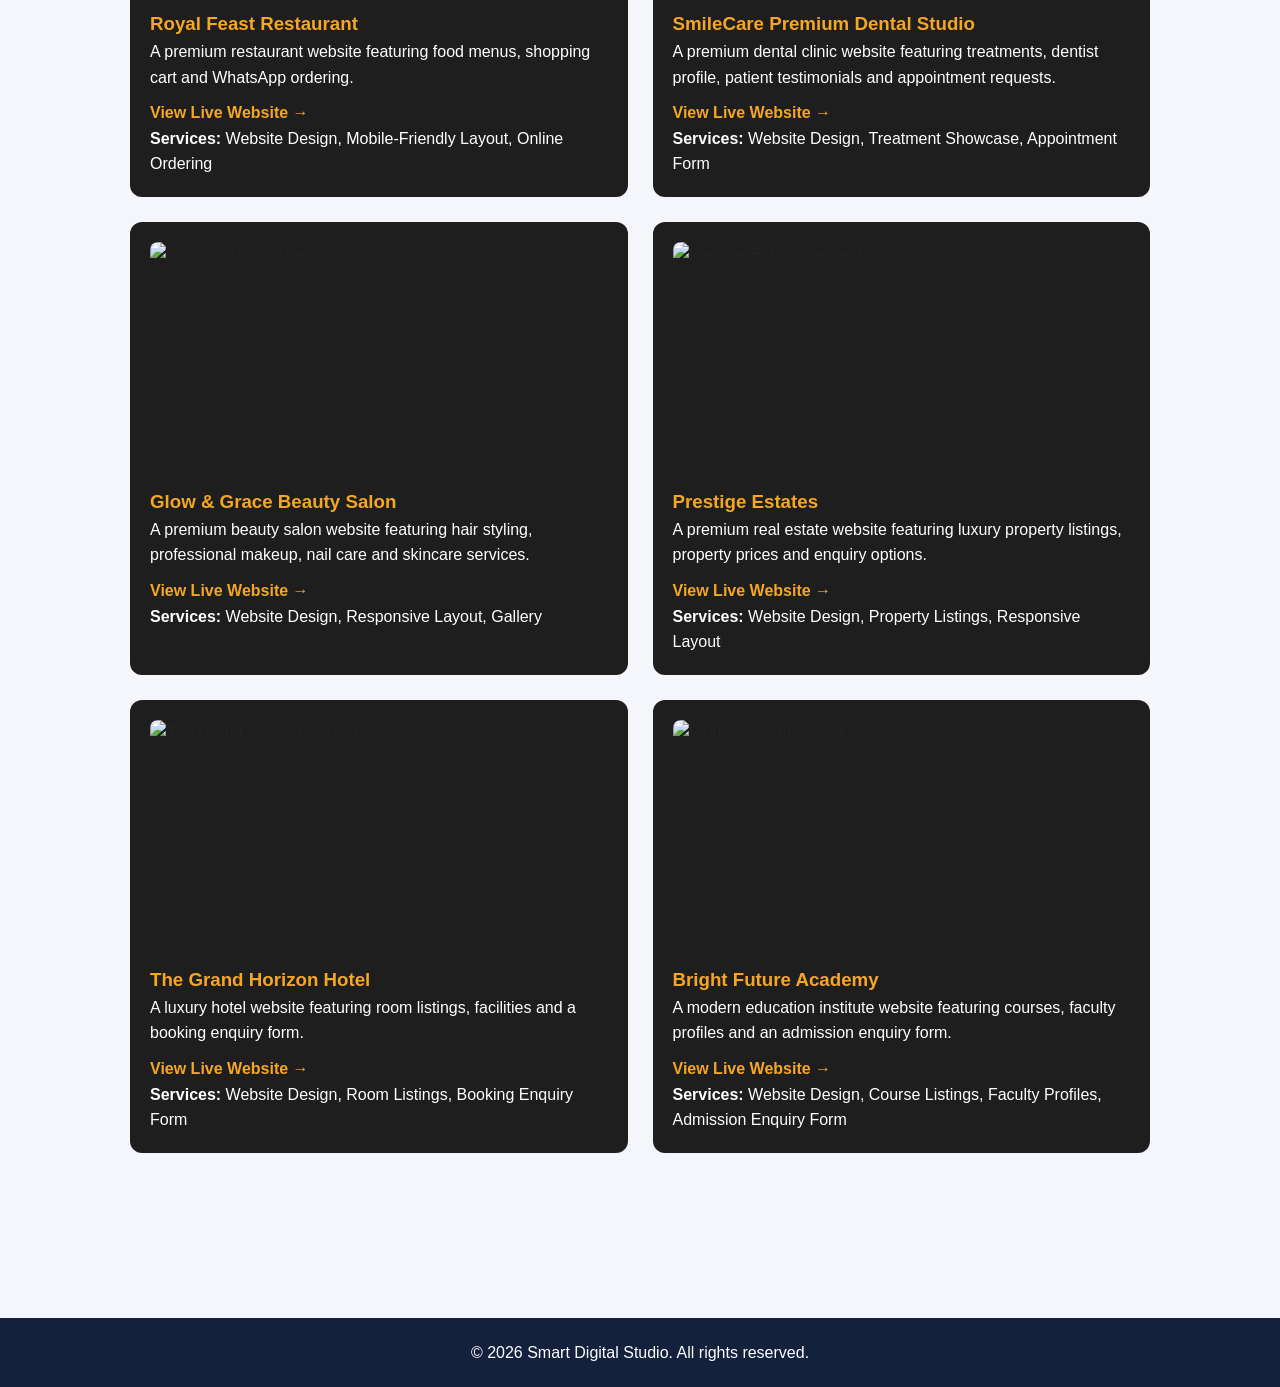
==== commit 52c89dcc: "Add files via upload" ====
--- a/index.html
+++ b/index.html
@@ -151,6 +151,21 @@
     <p><strong>Services:</strong> Website Design, Room Listings, Booking Enquiry Form</p>
 </div>
 
+
+<div class="portfolio-card">
+    <img src="https://images.unsplash.com/photo-1509062522246-3755977927d7?w=800"
+         alt="Students learning in a classroom">
+    <h3>Bright Future Academy</h3>
+
+    <p>A modern education institute website featuring courses, faculty profiles and an admission enquiry form.</p>
+
+    <a href="https://thirukachisofficial.github.io/education-institute-website/" target="_blank">
+        View Live Website →
+    </a>
+
+    <p><strong>Services:</strong> Website Design, Course Listings, Faculty Profiles, Admission Enquiry Form</p>
+</div>
+
 </section>
 
 
